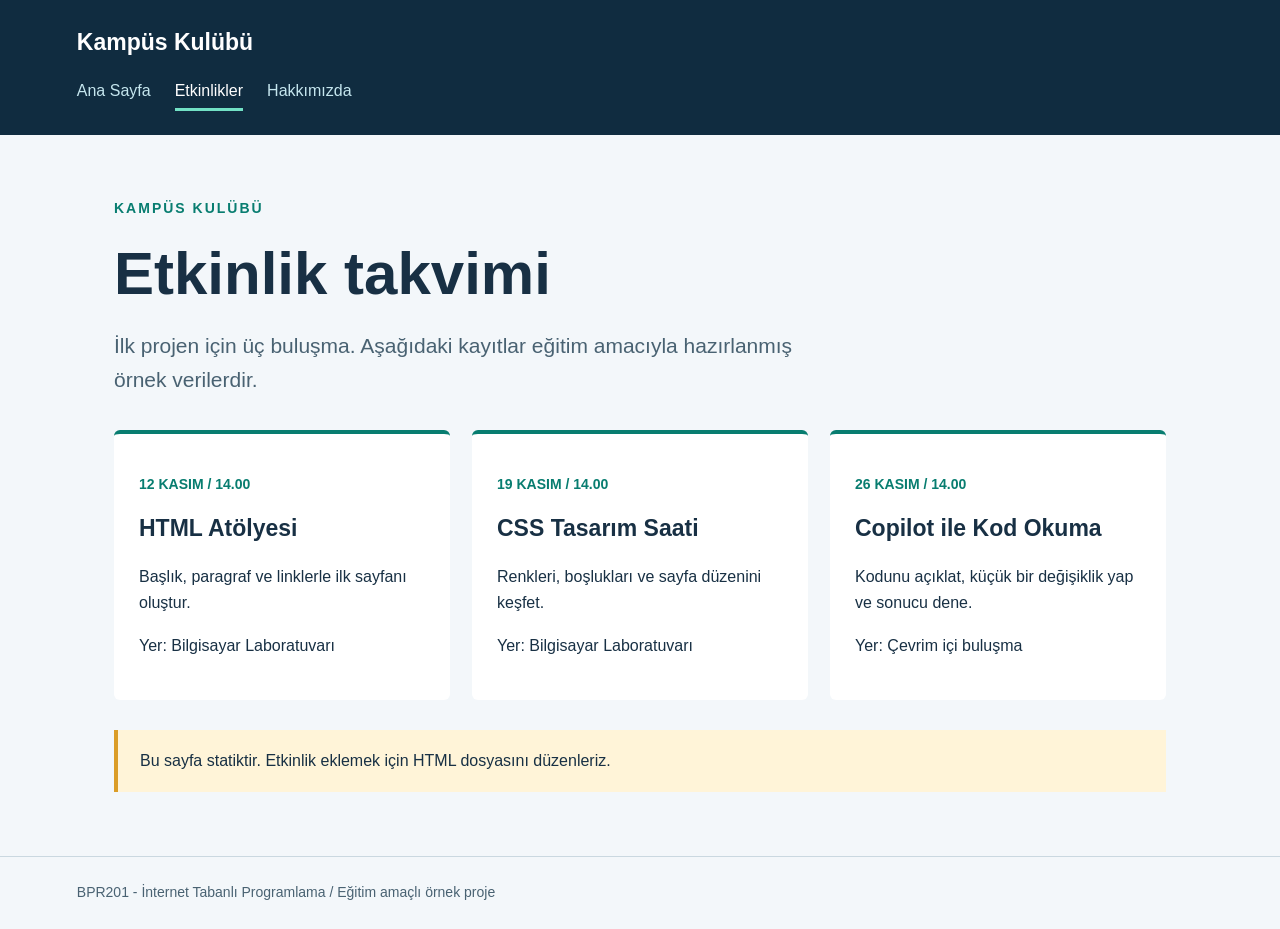
==== etkinlikler.html @ 4632f2fe "Add files via upload" ====
<!doctype html>
<html lang="tr">
<head>
  <meta charset="UTF-8">
  <meta name="viewport" content="width=device-width, initial-scale=1.0">
  <title>Etkinlikler | Kampüs Kulübü</title>
  <link rel="stylesheet" href="style.css">
</head>
<body>
<header><div class="brand">Kampüs Kulübü</div><nav aria-label="Ana menü"><a href="index.html">Ana Sayfa</a>
<a href="etkinlikler.html" aria-current="page">Etkinlikler</a>
<a href="hakkimizda.html">Hakkımızda</a></nav></header>
<main><p class="eyebrow">KAMPÜS KULÜBÜ</p><h1>Etkinlik takvimi</h1>
<p class="intro">İlk projen için üç buluşma. Aşağıdaki kayıtlar eğitim amacıyla hazırlanmış örnek verilerdir.</p>
<section class="grid" aria-label="Örnek etkinlikler">
<article><p class="meta">12 KASIM / 14.00</p><h2>HTML Atölyesi</h2><p>Başlık, paragraf ve linklerle ilk sayfanı oluştur.</p><p>Yer: Bilgisayar Laboratuvarı</p></article>
<article><p class="meta">19 KASIM / 14.00</p><h2>CSS Tasarım Saati</h2><p>Renkleri, boşlukları ve sayfa düzenini keşfet.</p><p>Yer: Bilgisayar Laboratuvarı</p></article>
<article><p class="meta">26 KASIM / 14.00</p><h2>Copilot ile Kod Okuma</h2><p>Kodunu açıklat, küçük bir değişiklik yap ve sonucu dene.</p><p>Yer: Çevrim içi buluşma</p></article>
</section><p class="note">Bu sayfa statiktir. Etkinlik eklemek için HTML dosyasını düzenleriz.</p></main>
<footer>BPR201 - İnternet Tabanlı Programlama / Eğitim amaçlı örnek proje</footer>
</body>
</html>
---- style.css ----
/* Ortak görünüm: Üç HTML dosyası bu dosyayı kullanır. */
* { box-sizing: border-box; }
body { margin: 0; font-family: Arial, sans-serif; color: #183044; background: #f3f7fa; line-height: 1.65; }
header { background: #102c40; color: white; padding: 24px max(6vw, 20px); }
.brand { font-weight: bold; font-size: 23px; }
nav { display: flex; flex-wrap: wrap; gap: 24px; margin-top: 12px; }
nav a { color: #c5e6ee; text-decoration: none; padding: 4px 0; }
nav a[aria-current="page"] { color: white; border-bottom: 3px solid #72e1c5; }
a { color: #086767; }
a:focus-visible { outline: 3px solid #e1a82b; outline-offset: 5px; }
main { max-width: 1100px; margin: 0 auto; padding: 48px 24px; min-height: 65vh; }
.eyebrow { color: #087d70; font-weight: bold; letter-spacing: 2px; font-size: 14px; }
h1 { font-size: clamp(34px, 5vw, 60px); line-height: 1.12; max-width: 850px; margin: 20px 0; }
.intro { font-size: 21px; max-width: 730px; color: #496272; }
.button { display: inline-block; margin: 16px 0 32px; padding: 13px 24px; background: #087d70; color: white; border-radius: 6px; text-decoration: none; font-weight: bold; }
.grid { display: grid; grid-template-columns: repeat(3, 1fr); gap: 22px; margin-top: 32px; }
article { background: white; border-top: 4px solid #087d70; padding: 25px; border-radius: 6px; }
article h2 { margin: 10px 0; font-size: 23px; }
.meta { font-size: 14px; color: #087d70; font-weight: bold; }
.note { padding: 18px 22px; border-left: 4px solid #db9d27; background: #fff4d8; margin-top: 30px; }
footer { border-top: 1px solid #cad8e0; padding: 24px 6vw; color: #496272; font-size: 14px; }
@media (max-width: 700px) { .grid { grid-template-columns: 1fr; } main { padding-top: 28px; } }
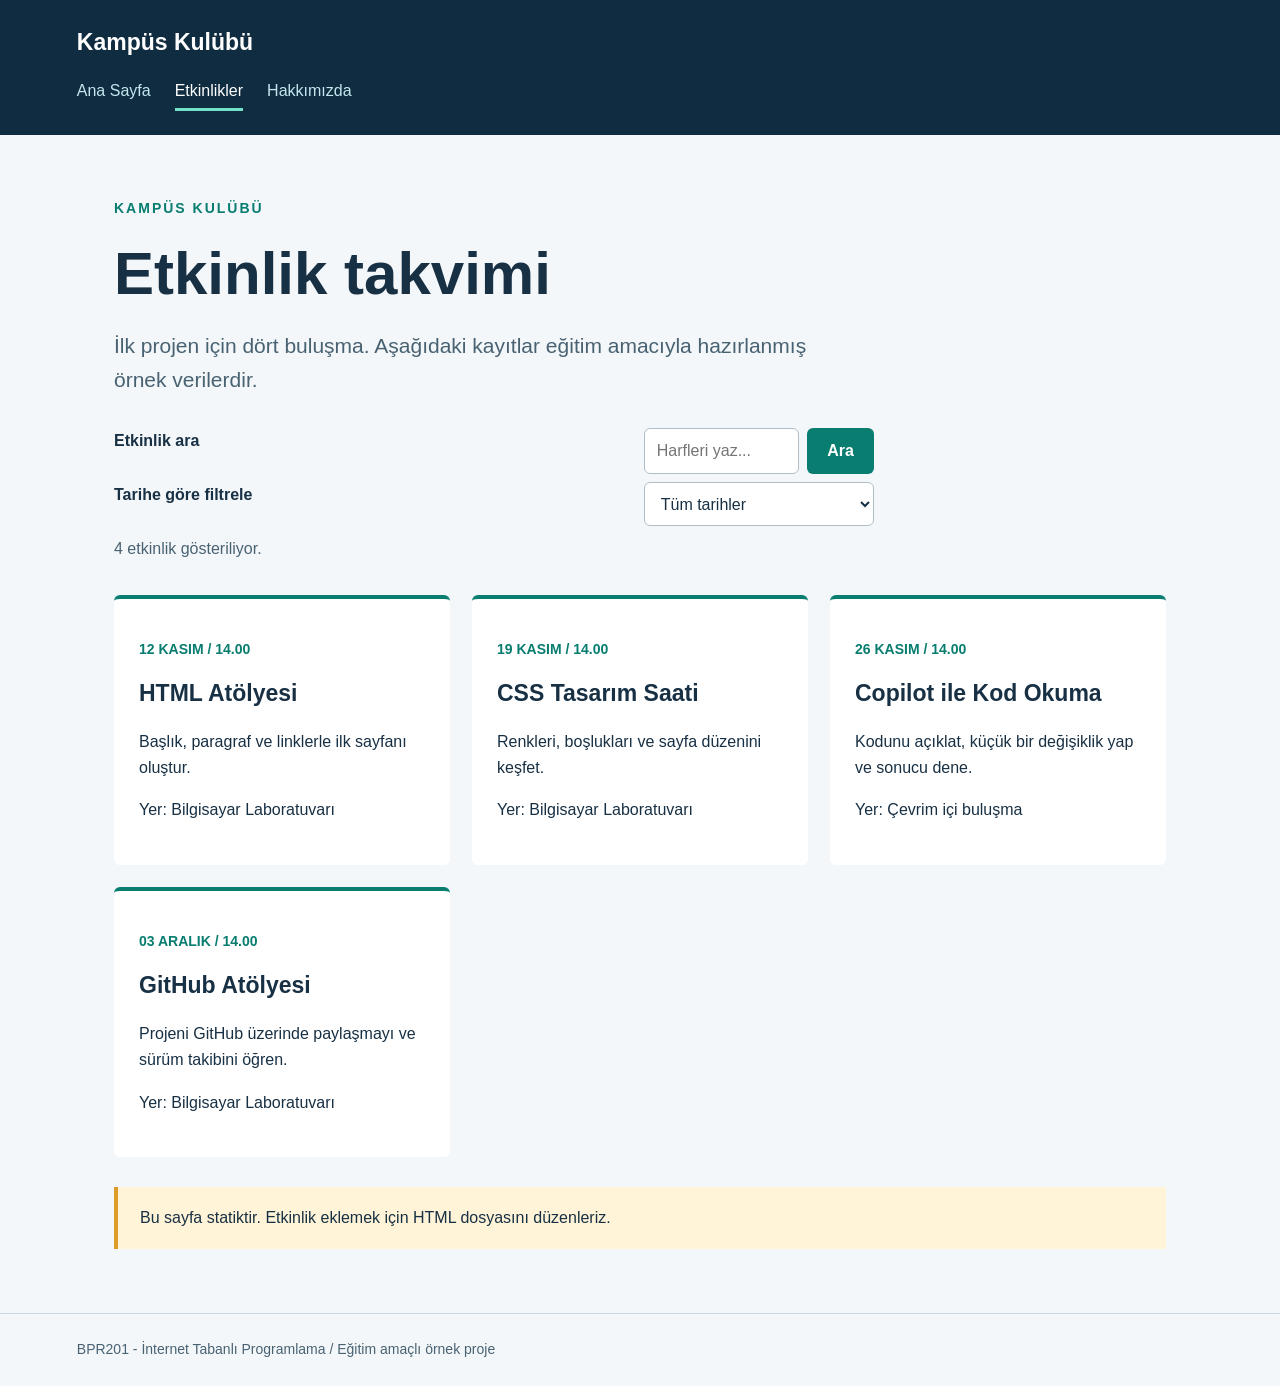
==== commit af421971: "Etkinlikler sayfasına GitHub Atölyesi eklendgit statusi" ====
--- a/etkinlikler.html
+++ b/etkinlikler.html
@@ -11,12 +11,51 @@
 <a href="etkinlikler.html" aria-current="page">Etkinlikler</a>
 <a href="hakkimizda.html">Hakkımızda</a></nav></header>
 <main><p class="eyebrow">KAMPÜS KULÜBÜ</p><h1>Etkinlik takvimi</h1>
-<p class="intro">İlk projen için üç buluşma. Aşağıdaki kayıtlar eğitim amacıyla hazırlanmış örnek verilerdir.</p>
+<p class="intro">İlk projen için dört buluşma. Aşağıdaki kayıtlar eğitim amacıyla hazırlanmış örnek verilerdir.</p>
+<form class="event-filters" id="event-filters">
+<label for="event-search">Etkinlik ara</label>
+<div class="filter-row"><input id="event-search" type="search" placeholder="Harfleri yaz..." autocomplete="off"><button type="submit">Ara</button></div>
+<label for="event-date">Tarihe göre filtrele</label>
+<select id="event-date"><option value="all">Tüm tarihler</option><option value="12-kasim">12 Kasım</option><option value="19-kasim">19 Kasım</option><option value="26-kasim">26 Kasım</option><option value="03-aralik">3 Aralık</option></select>
+</form>
+<p class="filter-status" id="filter-status" aria-live="polite">4 etkinlik gösteriliyor.</p>
 <section class="grid" aria-label="Örnek etkinlikler">
-<article><p class="meta">12 KASIM / 14.00</p><h2>HTML Atölyesi</h2><p>Başlık, paragraf ve linklerle ilk sayfanı oluştur.</p><p>Yer: Bilgisayar Laboratuvarı</p></article>
-<article><p class="meta">19 KASIM / 14.00</p><h2>CSS Tasarım Saati</h2><p>Renkleri, boşlukları ve sayfa düzenini keşfet.</p><p>Yer: Bilgisayar Laboratuvarı</p></article>
-<article><p class="meta">26 KASIM / 14.00</p><h2>Copilot ile Kod Okuma</h2><p>Kodunu açıklat, küçük bir değişiklik yap ve sonucu dene.</p><p>Yer: Çevrim içi buluşma</p></article>
+<article data-date="12-kasim"><p class="meta">12 KASIM / 14.00</p><h2>HTML Atölyesi</h2><p>Başlık, paragraf ve linklerle ilk sayfanı oluştur.</p><p>Yer: Bilgisayar Laboratuvarı</p></article>
+<article data-date="19-kasim"><p class="meta">19 KASIM / 14.00</p><h2>CSS Tasarım Saati</h2><p>Renkleri, boşlukları ve sayfa düzenini keşfet.</p><p>Yer: Bilgisayar Laboratuvarı</p></article>
+<article data-date="26-kasim"><p class="meta">26 KASIM / 14.00</p><h2>Copilot ile Kod Okuma</h2><p>Kodunu açıklat, küçük bir değişiklik yap ve sonucu dene.</p><p>Yer: Çevrim içi buluşma</p></article>
+<article data-date="03-aralik"><p class="meta">03 ARALIK / 14.00</p><h2>GitHub Atölyesi</h2><p>Projeni GitHub üzerinde paylaşmayı ve sürüm takibini öğren.</p><p>Yer: Bilgisayar Laboratuvarı</p></article>
 </section><p class="note">Bu sayfa statiktir. Etkinlik eklemek için HTML dosyasını düzenleriz.</p></main>
 <footer>BPR201 - İnternet Tabanlı Programlama / Eğitim amaçlı örnek proje</footer>
+<script>
+const filterForm = document.querySelector('#event-filters');
+const searchInput = document.querySelector('#event-search');
+const dateSelect = document.querySelector('#event-date');
+const filterStatus = document.querySelector('#filter-status');
+const eventCards = document.querySelectorAll('.grid article');
+
+const normalizeText = (text) => text.toLocaleLowerCase('tr-TR').normalize('NFD').replace(/[\u0300-\u036f]/g, '');
+
+const filterEvents = () => {
+  const searchText = normalizeText(searchInput.value.trim());
+  const selectedDate = dateSelect.value;
+  let visibleCount = 0;
+
+  eventCards.forEach((card) => {
+    const matchesText = normalizeText(card.textContent).includes(searchText);
+    const matchesDate = selectedDate === 'all' || card.dataset.date === selectedDate;
+    const isVisible = matchesText && matchesDate;
+    card.hidden = !isVisible;
+    if (isVisible) visibleCount += 1;
+  });
+
+  filterStatus.textContent = visibleCount === 0 ? 'Aramanızla eşleşen etkinlik bulunamadı.' : `${visibleCount} etkinlik gösteriliyor.`;
+};
+
+filterForm.addEventListener('submit', (event) => {
+  event.preventDefault();
+  filterEvents();
+});
+dateSelect.addEventListener('change', filterEvents);
+</script>
 </body>
 </html>
--- a/style.css
+++ b/style.css
@@ -12,6 +12,13 @@
 .eyebrow { color: #087d70; font-weight: bold; letter-spacing: 2px; font-size: 14px; }
 h1 { font-size: clamp(34px, 5vw, 60px); line-height: 1.12; max-width: 850px; margin: 20px 0; }
 .intro { font-size: 21px; max-width: 730px; color: #496272; }
+.event-filters { display: grid; grid-template-columns: minmax(0, 1fr) minmax(190px, 0.45fr); gap: 8px 18px; max-width: 760px; margin: 30px 0 10px; }
+.event-filters label { font-weight: bold; color: #183044; }
+.filter-row { display: flex; gap: 8px; }
+.event-filters input, .event-filters select { width: 100%; min-height: 44px; border: 1px solid #aebfc9; border-radius: 6px; padding: 9px 12px; color: #183044; background: white; font: inherit; }
+.event-filters button { border: 0; border-radius: 6px; padding: 9px 20px; background: #087d70; color: white; font: inherit; font-weight: bold; cursor: pointer; }
+.event-filters input:focus-visible, .event-filters select:focus-visible, .event-filters button:focus-visible { outline: 3px solid #e1a82b; outline-offset: 3px; }
+.filter-status { color: #496272; margin: 8px 0 0; }
 .button { display: inline-block; margin: 16px 0 32px; padding: 13px 24px; background: #087d70; color: white; border-radius: 6px; text-decoration: none; font-weight: bold; }
 .grid { display: grid; grid-template-columns: repeat(3, 1fr); gap: 22px; margin-top: 32px; }
 article { background: white; border-top: 4px solid #087d70; padding: 25px; border-radius: 6px; }
@@ -19,4 +26,4 @@
 .meta { font-size: 14px; color: #087d70; font-weight: bold; }
 .note { padding: 18px 22px; border-left: 4px solid #db9d27; background: #fff4d8; margin-top: 30px; }
 footer { border-top: 1px solid #cad8e0; padding: 24px 6vw; color: #496272; font-size: 14px; }
-@media (max-width: 700px) { .grid { grid-template-columns: 1fr; } main { padding-top: 28px; } }
+@media (max-width: 700px) { .grid { grid-template-columns: 1fr; } main { padding-top: 28px; } .event-filters { grid-template-columns: 1fr; } }
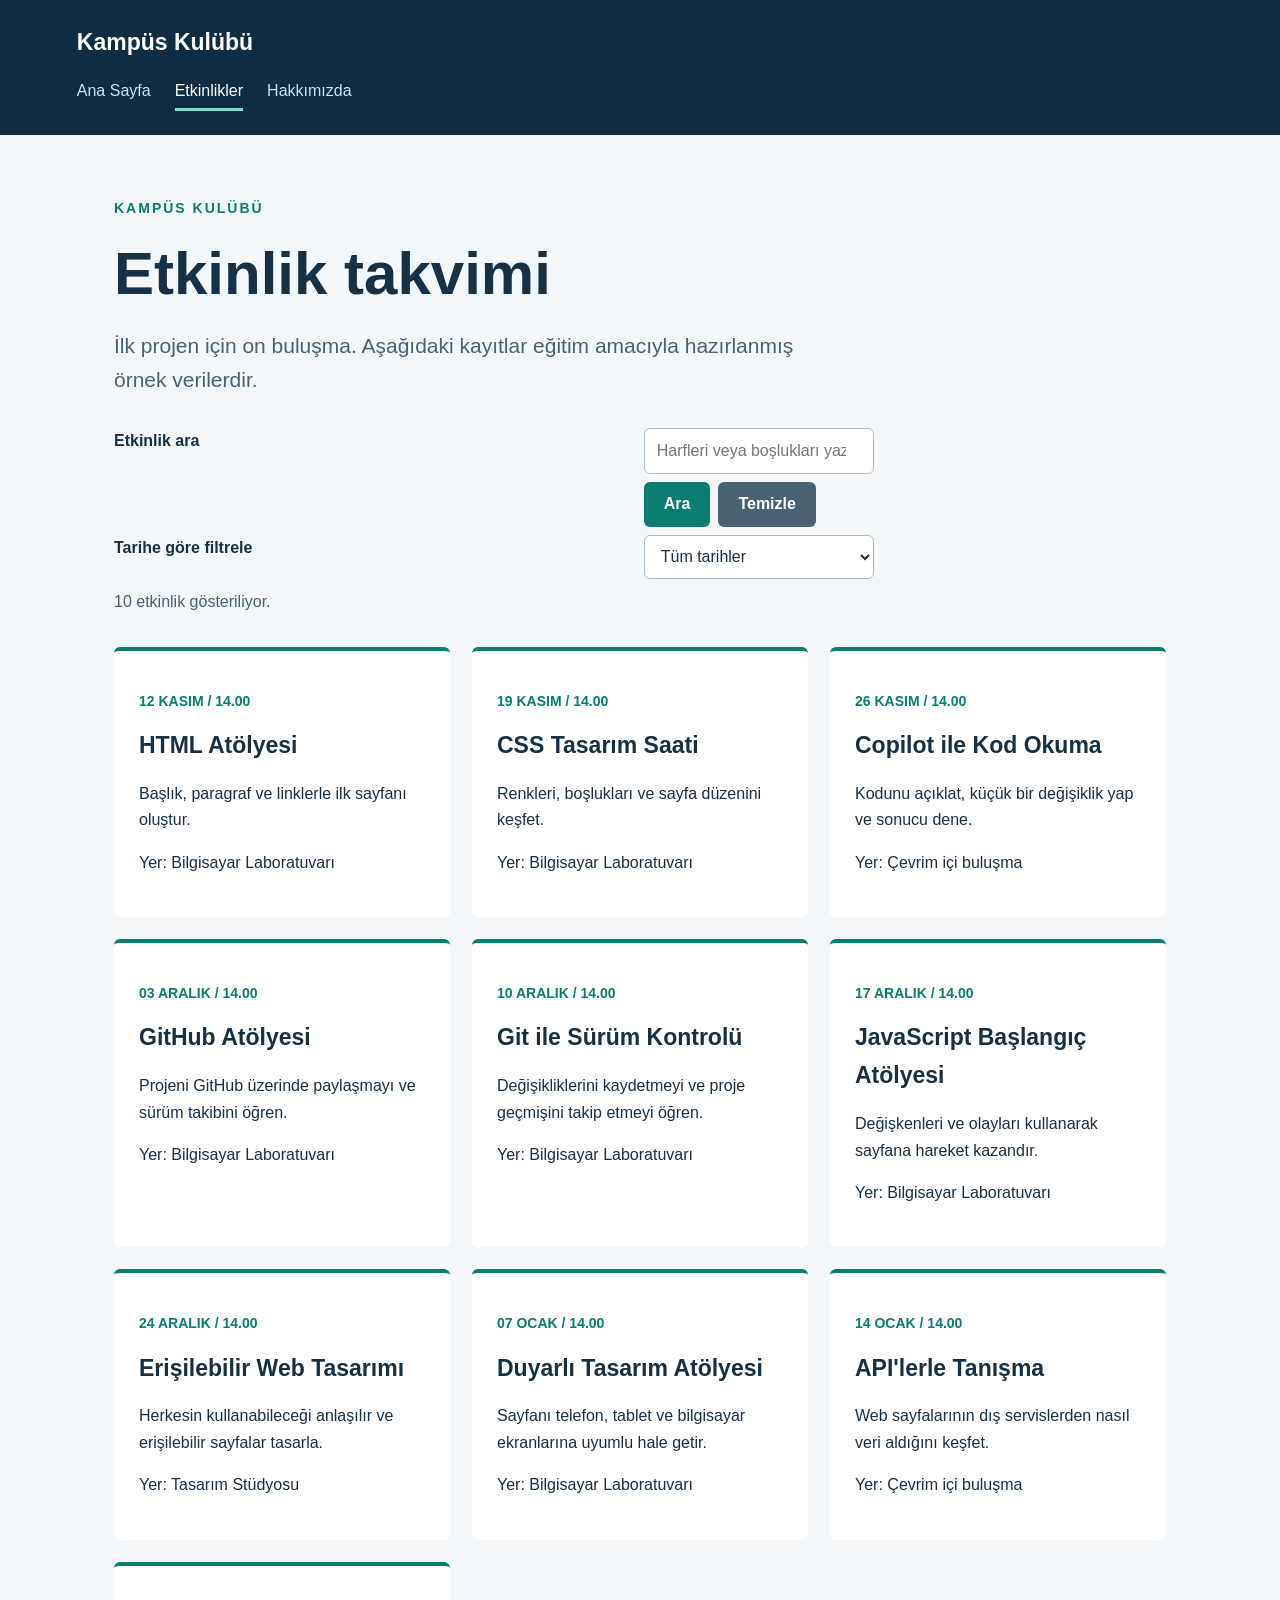
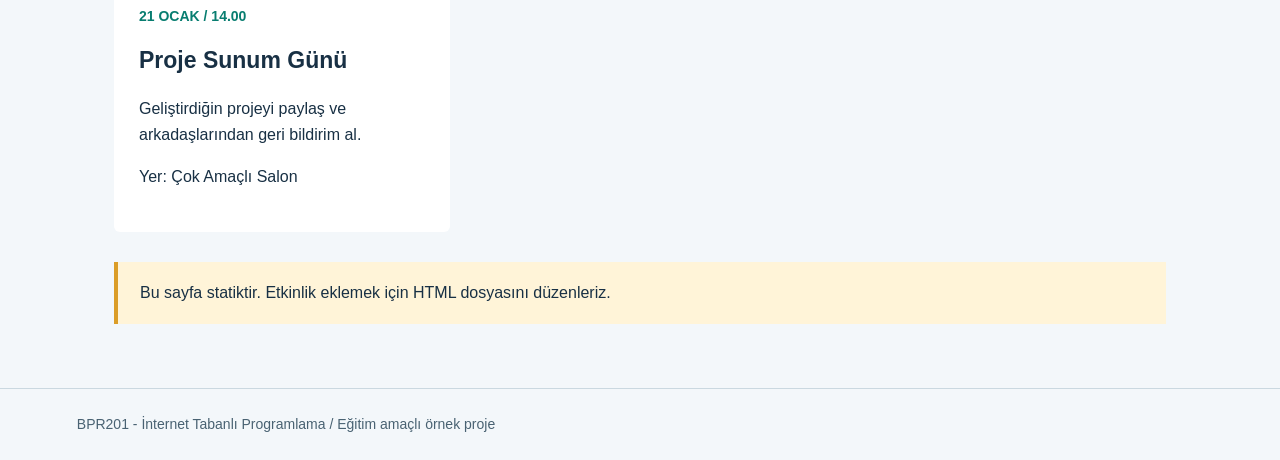
==== commit 6417eafb: "Etkinlikler sayfasını genişlet ve test notlarını ekle" ====
--- a/etkinlikler.html
+++ b/etkinlikler.html
@@ -11,29 +11,36 @@
 <a href="etkinlikler.html" aria-current="page">Etkinlikler</a>
 <a href="hakkimizda.html">Hakkımızda</a></nav></header>
 <main><p class="eyebrow">KAMPÜS KULÜBÜ</p><h1>Etkinlik takvimi</h1>
-<p class="intro">İlk projen için dört buluşma. Aşağıdaki kayıtlar eğitim amacıyla hazırlanmış örnek verilerdir.</p>
+<p class="intro">İlk projen için on buluşma. Aşağıdaki kayıtlar eğitim amacıyla hazırlanmış örnek verilerdir.</p>
 <form class="event-filters" id="event-filters">
 <label for="event-search">Etkinlik ara</label>
-<div class="filter-row"><input id="event-search" type="search" placeholder="Harfleri yaz..." autocomplete="off"><button type="submit">Ara</button></div>
+<div class="filter-row"><input id="event-search" type="search" placeholder="Harfleri veya boşlukları yaz..." autocomplete="off"><button type="submit">Ara</button><button type="button" id="clear-filters" class="button-secondary">Temizle</button></div>
 <label for="event-date">Tarihe göre filtrele</label>
-<select id="event-date"><option value="all">Tüm tarihler</option><option value="12-kasim">12 Kasım</option><option value="19-kasim">19 Kasım</option><option value="26-kasim">26 Kasım</option><option value="03-aralik">3 Aralık</option></select>
+<select id="event-date"><option value="all">Tüm tarihler</option><option value="12-kasim">12 Kasım</option><option value="19-kasim">19 Kasım</option><option value="26-kasim">26 Kasım</option><option value="03-aralik">3 Aralık</option><option value="10-aralik">10 Aralık</option><option value="17-aralik">17 Aralık</option><option value="24-aralik">24 Aralık</option><option value="07-ocak">7 Ocak</option><option value="14-ocak">14 Ocak</option><option value="21-ocak">21 Ocak</option></select>
 </form>
-<p class="filter-status" id="filter-status" aria-live="polite">4 etkinlik gösteriliyor.</p>
+<p class="filter-status" id="filter-status" aria-live="polite">10 etkinlik gösteriliyor.</p>
 <section class="grid" aria-label="Örnek etkinlikler">
 <article data-date="12-kasim"><p class="meta">12 KASIM / 14.00</p><h2>HTML Atölyesi</h2><p>Başlık, paragraf ve linklerle ilk sayfanı oluştur.</p><p>Yer: Bilgisayar Laboratuvarı</p></article>
 <article data-date="19-kasim"><p class="meta">19 KASIM / 14.00</p><h2>CSS Tasarım Saati</h2><p>Renkleri, boşlukları ve sayfa düzenini keşfet.</p><p>Yer: Bilgisayar Laboratuvarı</p></article>
 <article data-date="26-kasim"><p class="meta">26 KASIM / 14.00</p><h2>Copilot ile Kod Okuma</h2><p>Kodunu açıklat, küçük bir değişiklik yap ve sonucu dene.</p><p>Yer: Çevrim içi buluşma</p></article>
 <article data-date="03-aralik"><p class="meta">03 ARALIK / 14.00</p><h2>GitHub Atölyesi</h2><p>Projeni GitHub üzerinde paylaşmayı ve sürüm takibini öğren.</p><p>Yer: Bilgisayar Laboratuvarı</p></article>
+<article data-date="10-aralik"><p class="meta">10 ARALIK / 14.00</p><h2>Git ile Sürüm Kontrolü</h2><p>Değişikliklerini kaydetmeyi ve proje geçmişini takip etmeyi öğren.</p><p>Yer: Bilgisayar Laboratuvarı</p></article>
+<article data-date="17-aralik"><p class="meta">17 ARALIK / 14.00</p><h2>JavaScript Başlangıç Atölyesi</h2><p>Değişkenleri ve olayları kullanarak sayfana hareket kazandır.</p><p>Yer: Bilgisayar Laboratuvarı</p></article>
+<article data-date="24-aralik"><p class="meta">24 ARALIK / 14.00</p><h2>Erişilebilir Web Tasarımı</h2><p>Herkesin kullanabileceği anlaşılır ve erişilebilir sayfalar tasarla.</p><p>Yer: Tasarım Stüdyosu</p></article>
+<article data-date="07-ocak"><p class="meta">07 OCAK / 14.00</p><h2>Duyarlı Tasarım Atölyesi</h2><p>Sayfanı telefon, tablet ve bilgisayar ekranlarına uyumlu hale getir.</p><p>Yer: Bilgisayar Laboratuvarı</p></article>
+<article data-date="14-ocak"><p class="meta">14 OCAK / 14.00</p><h2>API'lerle Tanışma</h2><p>Web sayfalarının dış servislerden nasıl veri aldığını keşfet.</p><p>Yer: Çevrim içi buluşma</p></article>
+<article data-date="21-ocak"><p class="meta">21 OCAK / 14.00</p><h2>Proje Sunum Günü</h2><p>Geliştirdiğin projeyi paylaş ve arkadaşlarından geri bildirim al.</p><p>Yer: Çok Amaçlı Salon</p></article>
 </section><p class="note">Bu sayfa statiktir. Etkinlik eklemek için HTML dosyasını düzenleriz.</p></main>
 <footer>BPR201 - İnternet Tabanlı Programlama / Eğitim amaçlı örnek proje</footer>
 <script>
 const filterForm = document.querySelector('#event-filters');
 const searchInput = document.querySelector('#event-search');
 const dateSelect = document.querySelector('#event-date');
+const clearButton = document.querySelector('#clear-filters');
 const filterStatus = document.querySelector('#filter-status');
 const eventCards = document.querySelectorAll('.grid article');
 
-const normalizeText = (text) => text.toLocaleLowerCase('tr-TR').normalize('NFD').replace(/[\u0300-\u036f]/g, '');
+const normalizeText = (text) => text.toLocaleLowerCase('tr-TR').normalize('NFD').replace(/[\u0300-\u036f]/g, '').replace(/ı/g, 'i').replace(/\s+/g, ' ').trim();
 
 const filterEvents = () => {
   const searchText = normalizeText(searchInput.value.trim());
@@ -55,7 +62,13 @@
   event.preventDefault();
   filterEvents();
 });
+searchInput.addEventListener('input', filterEvents);
 dateSelect.addEventListener('change', filterEvents);
+clearButton.addEventListener('click', () => {
+  filterForm.reset();
+  filterEvents();
+  searchInput.focus();
+});
 </script>
 </body>
 </html>
--- a/style.css
+++ b/style.css
@@ -14,9 +14,11 @@
 .intro { font-size: 21px; max-width: 730px; color: #496272; }
 .event-filters { display: grid; grid-template-columns: minmax(0, 1fr) minmax(190px, 0.45fr); gap: 8px 18px; max-width: 760px; margin: 30px 0 10px; }
 .event-filters label { font-weight: bold; color: #183044; }
-.filter-row { display: flex; gap: 8px; }
+.filter-row { display: flex; flex-wrap: wrap; gap: 8px; }
+.filter-row input { flex: 1 1 auto; width: auto; min-width: 0; }
 .event-filters input, .event-filters select { width: 100%; min-height: 44px; border: 1px solid #aebfc9; border-radius: 6px; padding: 9px 12px; color: #183044; background: white; font: inherit; }
 .event-filters button { border: 0; border-radius: 6px; padding: 9px 20px; background: #087d70; color: white; font: inherit; font-weight: bold; cursor: pointer; }
+.event-filters .button-secondary { background: #496272; }
 .event-filters input:focus-visible, .event-filters select:focus-visible, .event-filters button:focus-visible { outline: 3px solid #e1a82b; outline-offset: 3px; }
 .filter-status { color: #496272; margin: 8px 0 0; }
 .button { display: inline-block; margin: 16px 0 32px; padding: 13px 24px; background: #087d70; color: white; border-radius: 6px; text-decoration: none; font-weight: bold; }
@@ -26,4 +28,4 @@
 .meta { font-size: 14px; color: #087d70; font-weight: bold; }
 .note { padding: 18px 22px; border-left: 4px solid #db9d27; background: #fff4d8; margin-top: 30px; }
 footer { border-top: 1px solid #cad8e0; padding: 24px 6vw; color: #496272; font-size: 14px; }
-@media (max-width: 700px) { .grid { grid-template-columns: 1fr; } main { padding-top: 28px; } .event-filters { grid-template-columns: 1fr; } }
+@media (max-width: 700px) { .grid { grid-template-columns: 1fr; } main { padding-top: 28px; } .event-filters { grid-template-columns: 1fr; } .filter-row input { flex-basis: 100%; } }
